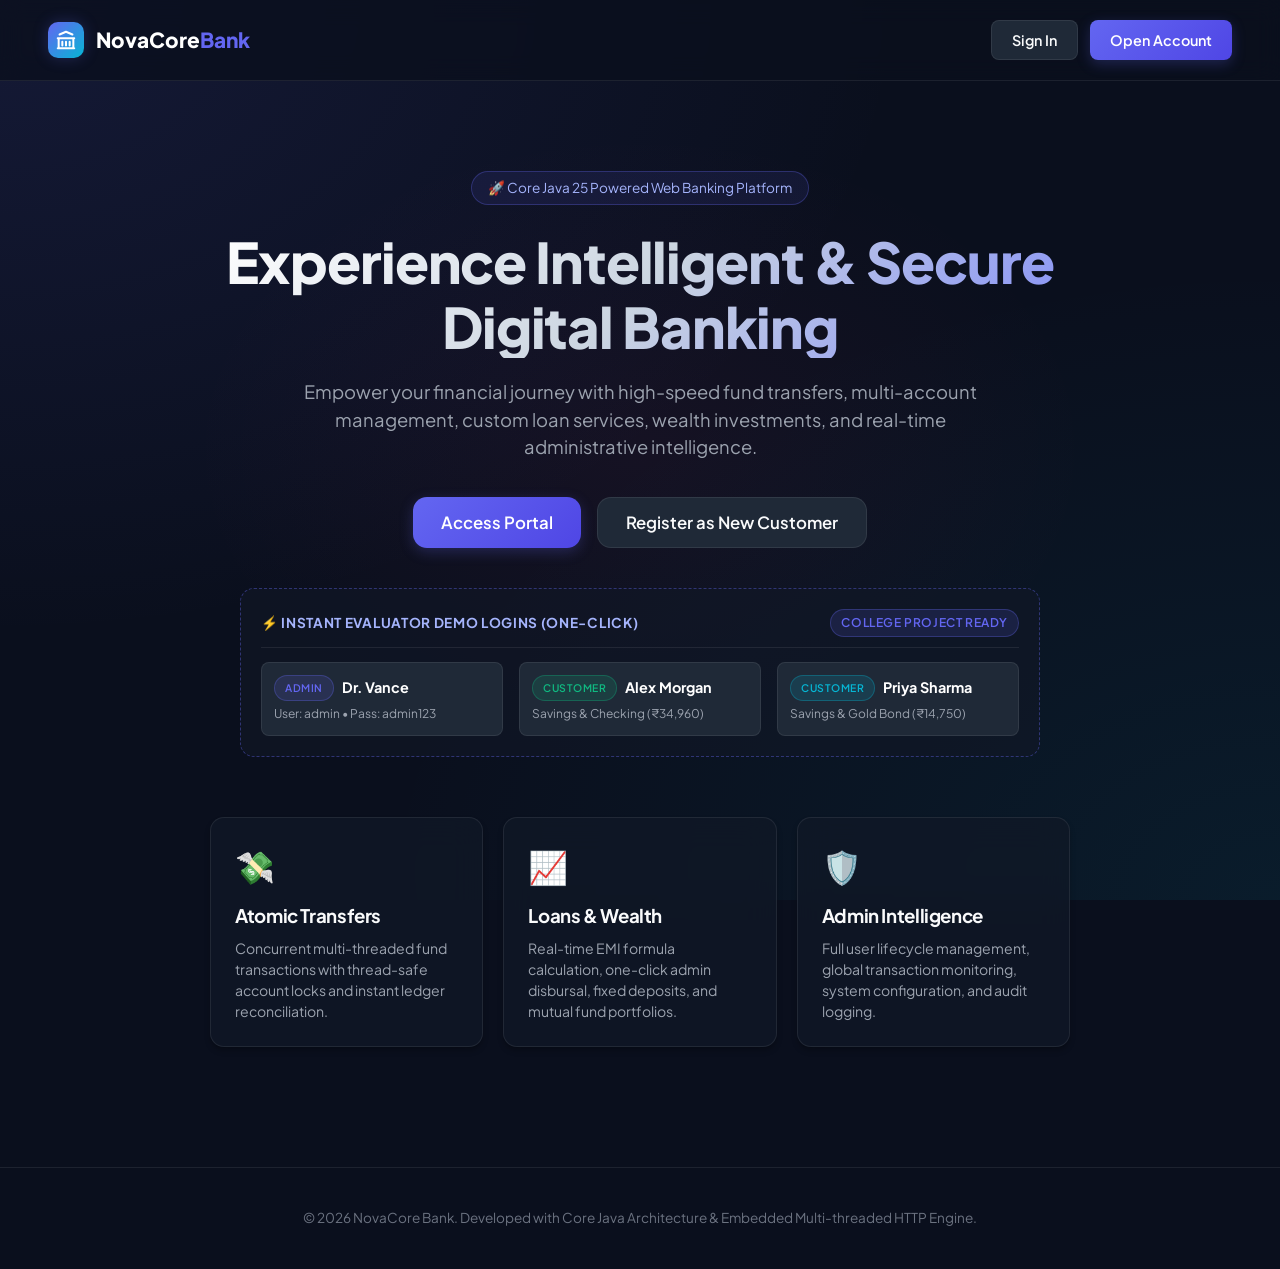
==== web/index.html @ eb16f5bf "Initial commit: NovaCore Online Banking System" ====
<!DOCTYPE html>
<html lang="en">
<head>
  <meta charset="UTF-8">
  <meta name="viewport" content="width=device-width, initial-scale=1.0">
  <title>NovaCore Bank | Next-Gen Online Banking System</title>
  <link rel="preconnect" href="https://fonts.googleapis.com">
  <link rel="preconnect" href="https://fonts.gstatic.com" crossorigin>
  <link href="https://fonts.googleapis.com/css2?family=Plus+Jakarta+Sans:wght@400;500;600;700;800&display=swap" rel="stylesheet">
  <link rel="stylesheet" href="css/style.css">
  <link rel="stylesheet" href="css/responsive.css">
</head>
<body>

  <!-- Navigation -->
  <nav class="landing-nav">
    <div class="logo-container">
      <div class="logo-icon">
        <svg width="22" height="22" viewBox="0 0 24 24" fill="none" stroke="#fff" stroke-width="2.2" stroke-linecap="round" stroke-linejoin="round">
          <path d="M3 21h18M3 10h18M5 6l7-3 7 3M4 10v11M20 10v11M8 14v4M12 14v4M16 14v4"/>
        </svg>
      </div>
      <span>NovaCore<span style="color: var(--primary);">Bank</span></span>
    </div>
    <div style="display: flex; gap: 12px;">
      <button class="btn btn-secondary" onclick="openModal('modal-login')">Sign In</button>
      <button class="btn btn-primary" onclick="openModal('modal-register')">Open Account</button>
    </div>
  </nav>

  <!-- Hero Section -->
  <section class="hero-section">
    <div class="hero-pill">
      <span>🚀 Core Java 25 Powered Web Banking Platform</span>
    </div>
    <h1 class="hero-title">Experience Intelligent & Secure Digital Banking</h1>
    <p class="hero-desc">
      Empower your financial journey with high-speed fund transfers, multi-account management, custom loan services, wealth investments, and real-time administrative intelligence.
    </p>

    <div class="hero-cta">
      <button class="btn btn-primary btn-lg" onclick="openModal('modal-login')">Access Portal</button>
      <button class="btn btn-secondary btn-lg" onclick="openModal('modal-register')">Register as New Customer</button>
    </div>

    <!-- Quick Demo Accounts One-Click Login -->
    <div class="demo-accounts-card">
      <div style="display: flex; align-items: center; justify-content: space-between; border-bottom: 1px solid var(--border-color); padding-bottom: 10px;">
        <span style="font-size: 0.85rem; font-weight: 700; color: #a5b4fc; text-transform: uppercase; letter-spacing: 0.05em;">
          ⚡ Instant Evaluator Demo Logins (One-Click)
        </span>
        <span class="badge badge-primary">College Project Ready</span>
      </div>
      <div class="demo-accounts-grid">
        <div class="demo-pill" onclick="quickLogin('admin', 'admin123')">
          <div style="display: flex; align-items: center; gap: 8px; margin-bottom: 4px;">
            <span class="badge badge-primary" style="font-size: 0.65rem;">ADMIN</span>
            <strong style="color: #fff; font-size: 0.9rem;">Dr. Vance</strong>
          </div>
          <div style="font-size: 0.75rem; color: var(--text-muted);">User: <code>admin</code> • Pass: <code>admin123</code></div>
        </div>

        <div class="demo-pill" onclick="quickLogin('alex.morgan', 'customer123')">
          <div style="display: flex; align-items: center; gap: 8px; margin-bottom: 4px;">
            <span class="badge badge-success" style="font-size: 0.65rem;">CUSTOMER</span>
            <strong style="color: #fff; font-size: 0.9rem;">Alex Morgan</strong>
          </div>
          <div style="font-size: 0.75rem; color: var(--text-muted);">Savings & Checking (₹34,960)</div>
        </div>

        <div class="demo-pill" onclick="quickLogin('priya.sharma', 'customer123')">
          <div style="display: flex; align-items: center; gap: 8px; margin-bottom: 4px;">
            <span class="badge badge-info" style="font-size: 0.65rem;">CUSTOMER</span>
            <strong style="color: #fff; font-size: 0.9rem;">Priya Sharma</strong>
          </div>
          <div style="font-size: 0.75rem; color: var(--text-muted);">Savings & Gold Bond (₹14,750)</div>
        </div>
      </div>
    </div>

    <!-- Features Showcase Grid -->
    <div style="display: grid; grid-template-columns: repeat(auto-fit, minmax(250px, 1fr)); gap: 20px; text-align: left; margin-top: 40px;">
      <div class="glass-card">
        <div style="font-size: 2rem; margin-bottom: 12px;">💸</div>
        <h3 style="margin-bottom: 8px;">Atomic Transfers</h3>
        <p style="color: var(--text-muted); font-size: 0.88rem;">Concurrent multi-threaded fund transactions with thread-safe account locks and instant ledger reconciliation.</p>
      </div>

      <div class="glass-card">
        <div style="font-size: 2rem; margin-bottom: 12px;">📈</div>
        <h3 style="margin-bottom: 8px;">Loans & Wealth</h3>
        <p style="color: var(--text-muted); font-size: 0.88rem;">Real-time EMI formula calculation, one-click admin disbursal, fixed deposits, and mutual fund portfolios.</p>
      </div>

      <div class="glass-card">
        <div style="font-size: 2rem; margin-bottom: 12px;">🛡️</div>
        <h3 style="margin-bottom: 8px;">Admin Intelligence</h3>
        <p style="color: var(--text-muted); font-size: 0.88rem;">Full user lifecycle management, global transaction monitoring, system configuration, and audit logging.</p>
      </div>
    </div>
  </section>

  <!-- Login Modal -->
  <div class="modal-backdrop" id="modal-login">
    <div class="modal-box">
      <div class="modal-header">
        <h3>Sign In to NovaCore Bank</h3>
        <button class="modal-close" onclick="closeModal('modal-login')">&times;</button>
      </div>
      <form id="login-form">
        <div class="form-group">
          <label class="form-label">Username</label>
          <input type="text" id="login-username" class="form-control" placeholder="Enter your username" required autocomplete="username">
        </div>
        <div class="form-group">
          <label class="form-label">Password</label>
          <input type="password" id="login-password" class="form-control" placeholder="Enter your password" required autocomplete="current-password">
        </div>
        <div style="display: flex; gap: 10px; margin-top: 24px;">
          <button type="submit" class="btn btn-primary" style="flex: 1;">Login</button>
          <button type="button" class="btn btn-secondary" onclick="closeModal('modal-login')">Cancel</button>
        </div>
      </form>
    </div>
  </div>

  <!-- Register Modal -->
  <div class="modal-backdrop" id="modal-register">
    <div class="modal-box" style="max-width: 580px;">
      <div class="modal-header">
        <h3>Open a New Customer Account</h3>
        <button class="modal-close" onclick="closeModal('modal-register')">&times;</button>
      </div>
      <form id="register-form">
        <div class="grid-2col">
          <div class="form-group">
            <label class="form-label">Username *</label>
            <input type="text" id="reg-username" class="form-control" placeholder="e.g. johndoe" required>
          </div>
          <div class="form-group">
            <label class="form-label">Password *</label>
            <input type="password" id="reg-password" class="form-control" placeholder="At least 6 characters" required>
          </div>
        </div>

        <div class="grid-2col">
          <div class="form-group">
            <label class="form-label">Full Name *</label>
            <input type="text" id="reg-fullname" class="form-control" placeholder="e.g. Johnathan Doe" required>
          </div>
          <div class="form-group">
            <label class="form-label">Email Address *</label>
            <input type="email" id="reg-email" class="form-control" placeholder="john@example.com" required>
          </div>
        </div>

        <div class="grid-2col">
          <div class="form-group">
            <label class="form-label">Phone Number</label>
            <input type="tel" id="reg-phone" class="form-control" placeholder="+91 98765 43210">
          </div>
          <div class="form-group">
            <label class="form-label">PAN Number</label>
            <input type="text" id="reg-pan" class="form-control" placeholder="e.g. ABCDE1234F">
          </div>
        </div>

        <div class="form-group">
          <label class="form-label">Residential Address</label>
          <input type="text" id="reg-address" class="form-control" placeholder="Flat/House No, Street, City, State, PIN">
        </div>

        <div class="grid-2col">
          <div class="form-group">
            <label class="form-label">Initial Account Type</label>
            <select id="reg-acctype" class="form-control">
              <option value="SAVINGS">Savings Account (4.5% Interest)</option>
              <option value="CHECKING">Checking Account (Overdraft Allowed)</option>
            </select>
          </div>
          <div class="form-group">
            <label class="form-label">Initial Deposit (₹)</label>
            <input type="number" id="reg-deposit" class="form-control" value="5000" min="500" step="500">
          </div>
        </div>

        <div style="display: flex; gap: 10px; margin-top: 24px;">
          <button type="submit" class="btn btn-primary" style="flex: 1;">Create Account</button>
          <button type="button" class="btn btn-secondary" onclick="closeModal('modal-register')">Cancel</button>
        </div>
      </form>
    </div>
  </div>

  <footer style="text-align: center; padding: 40px 20px; color: var(--text-dim); font-size: 0.85rem; border-top: 1px solid var(--border-color); margin-top: 60px;">
    &copy; 2026 NovaCore Bank. Developed with Core Java Architecture & Embedded Multi-threaded HTTP Engine.
  </footer>

  <script src="js/toast.js"></script>
  <script src="js/auth.js"></script>
  <script>
    // Handle Login Form
    document.getElementById('login-form').addEventListener('submit', async (e) => {
      e.preventDefault();
      const u = document.getElementById('login-username').value;
      const p = document.getElementById('login-password').value;

      try {
        const user = await Auth.login(u, p);
        Toast.success(`Welcome, ${user.fullName}!`);
        setTimeout(() => {
          if (user.role === 'ADMIN') {
            window.location.href = '/admin-dashboard.html';
          } else {
            window.location.href = '/customer-dashboard.html';
          }
        }, 500);
      } catch (err) {
        Toast.error(err.message);
      }
    });

    // Handle Register Form
    document.getElementById('register-form').addEventListener('submit', async (e) => {
      e.preventDefault();
      const payload = {
        username: document.getElementById('reg-username').value,
        password: document.getElementById('reg-password').value,
        fullName: document.getElementById('reg-fullname').value,
        email: document.getElementById('reg-email').value,
        phone: document.getElementById('reg-phone').value,
        address: document.getElementById('reg-address').value,
        panOrTaxId: document.getElementById('reg-pan').value,
        accountType: document.getElementById('reg-acctype').value,
        initialDeposit: parseFloat(document.getElementById('reg-deposit').value)
      };

      try {
        const user = await Auth.register(payload);
        Toast.success('Account created successfully!');
        setTimeout(() => {
          window.location.href = '/customer-dashboard.html';
        }, 600);
      } catch (err) {
        Toast.error(err.message);
      }
    });
  </script>
</body>
</html>
---- web/css/style.css ----
:root {
  --bg-primary: #0a0f1d;
  --bg-secondary: #111827;
  --bg-card: rgba(17, 24, 39, 0.75);
  --bg-card-hover: rgba(31, 41, 55, 0.85);
  --bg-input: #1f2937;
  --border-color: rgba(255, 255, 255, 0.08);
  --border-hover: rgba(99, 102, 241, 0.4);
  
  --primary: #6366f1;
  --primary-hover: #4f46e5;
  --primary-glow: rgba(99, 102, 241, 0.25);
  
  --secondary: #06b6d4;
  --accent: #ec4899;
  --success: #10b981;
  --success-glow: rgba(16, 185, 129, 0.2);
  --warning: #f59e0b;
  --danger: #ef4444;
  --danger-glow: rgba(239, 68, 68, 0.2);
  
  --text-main: #f9fafb;
  --text-muted: #9ca3af;
  --text-dim: #6b7280;
  
  --sidebar-width: 260px;
  --topbar-height: 70px;
  --radius-sm: 8px;
  --radius-md: 14px;
  --radius-lg: 20px;
  --shadow-sm: 0 4px 6px -1px rgba(0, 0, 0, 0.3);
  --shadow-md: 0 10px 25px -5px rgba(0, 0, 0, 0.4);
  --shadow-glow: 0 0 25px rgba(99, 102, 241, 0.2);
  --transition: all 0.25s cubic-bezier(0.4, 0, 0.2, 1);
}

* {
  margin: 0;
  padding: 0;
  box-sizing: border-box;
  font-family: 'Plus Jakarta Sans', -apple-system, BlinkMacSystemFont, 'Segoe UI', Roboto, Helvetica, Arial, sans-serif;
}

body {
  background-color: var(--bg-primary);
  color: var(--text-main);
  min-height: 100vh;
  line-height: 1.5;
  overflow-x: hidden;
  background-image: 
    radial-gradient(at 0% 0%, rgba(99, 102, 241, 0.12) 0px, transparent 50%),
    radial-gradient(at 100% 100%, rgba(6, 182, 212, 0.08) 0px, transparent 50%),
    radial-gradient(at 50% 50%, rgba(236, 72, 153, 0.05) 0px, transparent 50%);
  background-attachment: fixed;
}

a {
  color: var(--primary);
  text-decoration: none;
  transition: var(--transition);
}
a:hover {
  color: #818cf8;
}

/* Typography & Badges */
h1, h2, h3, h4, h5, h6 {
  color: var(--text-main);
  font-weight: 700;
  letter-spacing: -0.02em;
}

.badge {
  display: inline-flex;
  align-items: center;
  gap: 6px;
  padding: 4px 10px;
  border-radius: 20px;
  font-size: 0.75rem;
  font-weight: 600;
  text-transform: uppercase;
  letter-spacing: 0.05em;
}

.badge-success { background: rgba(16, 185, 129, 0.15); color: var(--success); border: 1px solid rgba(16, 185, 129, 0.3); }
.badge-warning { background: rgba(245, 158, 11, 0.15); color: var(--warning); border: 1px solid rgba(245, 158, 11, 0.3); }
.badge-danger { background: rgba(239, 68, 68, 0.15); color: var(--danger); border: 1px solid rgba(239, 68, 68, 0.3); }
.badge-primary { background: rgba(99, 102, 241, 0.15); color: var(--primary); border: 1px solid rgba(99, 102, 241, 0.3); }
.badge-info { background: rgba(6, 182, 212, 0.15); color: var(--secondary); border: 1px solid rgba(6, 182, 212, 0.3); }

/* Buttons */
.btn {
  display: inline-flex;
  align-items: center;
  justify-content: center;
  gap: 8px;
  padding: 10px 20px;
  font-size: 0.9rem;
  font-weight: 600;
  border-radius: var(--radius-sm);
  border: none;
  cursor: pointer;
  transition: var(--transition);
  outline: none;
}

.btn-primary {
  background: linear-gradient(135deg, var(--primary) 0%, #4f46e5 100%);
  color: #fff;
  box-shadow: 0 4px 14px var(--primary-glow);
}
.btn-primary:hover {
  transform: translateY(-2px);
  box-shadow: 0 6px 20px var(--primary-glow);
}

.btn-secondary {
  background: var(--bg-input);
  color: var(--text-main);
  border: 1px solid var(--border-color);
}
.btn-secondary:hover {
  background: rgba(255, 255, 255, 0.1);
  border-color: var(--border-hover);
}

.btn-success {
  background: linear-gradient(135deg, var(--success) 0%, #059669 100%);
  color: #fff;
  box-shadow: 0 4px 14px var(--success-glow);
}
.btn-success:hover {
  transform: translateY(-2px);
}

.btn-danger {
  background: linear-gradient(135deg, var(--danger) 0%, #dc2626 100%);
  color: #fff;
  box-shadow: 0 4px 14px var(--danger-glow);
}

.btn-sm {
  padding: 6px 12px;
  font-size: 0.8rem;
}

.btn-lg {
  padding: 14px 28px;
  font-size: 1.05rem;
  border-radius: var(--radius-md);
}

/* Glass Card */
.glass-card {
  background: var(--bg-card);
  backdrop-filter: blur(16px);
  -webkit-backdrop-filter: blur(16px);
  border: 1px solid var(--border-color);
  border-radius: var(--radius-md);
  padding: 24px;
  box-shadow: var(--shadow-sm);
  transition: var(--transition);
}
.glass-card:hover {
  border-color: rgba(255, 255, 255, 0.14);
}

/* Form inputs */
.form-group {
  margin-bottom: 18px;
}
.form-label {
  display: block;
  font-size: 0.85rem;
  font-weight: 500;
  color: var(--text-muted);
  margin-bottom: 6px;
}
.form-control {
  width: 100%;
  padding: 11px 14px;
  font-size: 0.95rem;
  color: var(--text-main);
  background: var(--bg-input);
  border: 1px solid var(--border-color);
  border-radius: var(--radius-sm);
  outline: none;
  transition: var(--transition);
}
.form-control:focus {
  border-color: var(--primary);
  box-shadow: 0 0 0 3px var(--primary-glow);
}
.form-control::placeholder {
  color: var(--text-dim);
}
select.form-control {
  cursor: pointer;
}

/* Modals */
.modal-backdrop {
  position: fixed;
  inset: 0;
  background: rgba(0, 0, 0, 0.75);
  backdrop-filter: blur(8px);
  display: flex;
  align-items: center;
  justify-content: center;
  z-index: 1000;
  opacity: 0;
  visibility: hidden;
  transition: var(--transition);
}
.modal-backdrop.active {
  opacity: 1;
  visibility: visible;
}
.modal-box {
  background: #151d30;
  border: 1px solid rgba(255, 255, 255, 0.12);
  border-radius: var(--radius-lg);
  width: 90%;
  max-width: 520px;
  max-height: 90vh;
  overflow-y: auto;
  padding: 30px;
  box-shadow: 0 25px 50px -12px rgba(0, 0, 0, 0.8), var(--shadow-glow);
  transform: scale(0.95);
  transition: var(--transition);
}
.modal-backdrop.active .modal-box {
  transform: scale(1);
}
.modal-header {
  display: flex;
  align-items: center;
  justify-content: space-between;
  margin-bottom: 20px;
}
.modal-close {
  background: none;
  border: none;
  color: var(--text-muted);
  font-size: 1.5rem;
  cursor: pointer;
  line-height: 1;
}
.modal-close:hover {
  color: #fff;
}

/* Toast Notification */
#toast-container {
  position: fixed;
  top: 24px;
  right: 24px;
  z-index: 9999;
  display: flex;
  flex-direction: column;
  gap: 12px;
}
.toast {
  min-width: 300px;
  max-width: 420px;
  padding: 14px 18px;
  border-radius: var(--radius-sm);
  background: #1e293b;
  color: #fff;
  font-size: 0.9rem;
  box-shadow: 0 10px 25px rgba(0, 0, 0, 0.5);
  border-left: 4px solid var(--primary);
  display: flex;
  align-items: center;
  justify-content: space-between;
  gap: 12px;
  animation: slideInRight 0.3s ease-out forwards;
}
.toast.toast-success { border-left-color: var(--success); }
.toast.toast-error { border-left-color: var(--danger); }
.toast.toast-warning { border-left-color: var(--warning); }

@keyframes slideInRight {
  from { transform: translateX(100%); opacity: 0; }
  to { transform: translateX(0); opacity: 1; }
}

/* Landing Page Styles */
.landing-nav {
  display: flex;
  align-items: center;
  justify-content: space-between;
  padding: 20px 48px;
  background: rgba(10, 15, 29, 0.8);
  backdrop-filter: blur(12px);
  border-bottom: 1px solid var(--border-color);
  position: sticky;
  top: 0;
  z-index: 50;
}
.logo-container {
  display: flex;
  align-items: center;
  gap: 12px;
  font-size: 1.3rem;
  font-weight: 800;
  color: #fff;
}
.logo-icon {
  width: 36px;
  height: 36px;
  background: linear-gradient(135deg, var(--primary) 0%, var(--secondary) 100%);
  border-radius: 10px;
  display: flex;
  align-items: center;
  justify-content: center;
  box-shadow: 0 0 15px var(--primary-glow);
}
.hero-section {
  text-align: center;
  padding: 90px 20px 60px;
  max-width: 900px;
  margin: 0 auto;
}
.hero-pill {
  display: inline-flex;
  align-items: center;
  gap: 8px;
  background: rgba(99, 102, 241, 0.1);
  border: 1px solid rgba(99, 102, 241, 0.3);
  padding: 6px 16px;
  border-radius: 30px;
  font-size: 0.85rem;
  color: #a5b4fc;
  margin-bottom: 24px;
}
.hero-title {
  font-size: 3.5rem;
  font-weight: 800;
  line-height: 1.15;
  margin-bottom: 20px;
  background: linear-gradient(135deg, #ffffff 0%, #cbd5e1 50%, #818cf8 100%);
  -webkit-background-clip: text;
  -webkit-text-fill-color: transparent;
}
.hero-desc {
  font-size: 1.15rem;
  color: var(--text-muted);
  max-width: 680px;
  margin: 0 auto 36px;
}
.hero-cta {
  display: flex;
  gap: 16px;
  justify-content: center;
  margin-bottom: 40px;
}
.demo-accounts-card {
  max-width: 800px;
  margin: 0 auto 60px;
  background: rgba(17, 24, 39, 0.6);
  border: 1px dashed rgba(99, 102, 241, 0.4);
  border-radius: var(--radius-md);
  padding: 20px;
}
.demo-accounts-grid {
  display: grid;
  grid-template-columns: repeat(auto-fit, minmax(220px, 1fr));
  gap: 16px;
  margin-top: 14px;
}
.demo-pill {
  background: var(--bg-input);
  border: 1px solid var(--border-color);
  padding: 12px;
  border-radius: var(--radius-sm);
  text-align: left;
  cursor: pointer;
  transition: var(--transition);
}
.demo-pill:hover {
  border-color: var(--primary);
  transform: translateY(-2px);
}
---- web/css/responsive.css ----
@media (max-width: 1024px) {
  .sidebar {
    transform: translateX(-100%);
  }
  .sidebar.mobile-open {
    transform: translateX(0);
  }
  .main-wrapper {
    margin-left: 0;
  }
  .content-area {
    padding: 20px 16px;
  }
  .topbar {
    padding: 0 16px;
  }
}

@media (max-width: 768px) {
  .hero-title {
    font-size: 2.3rem;
  }
  .landing-nav {
    padding: 16px 20px;
  }
  .stat-grid {
    grid-template-columns: 1fr;
  }
  .grid-2col {
    grid-template-columns: 1fr !important;
  }
  .grid-3col {
    grid-template-columns: 1fr !important;
  }
}

.grid-2col {
  display: grid;
  grid-template-columns: 1fr 1fr;
  gap: 24px;
}

.grid-3col {
  display: grid;
  grid-template-columns: 2fr 1fr;
  gap: 24px;
}
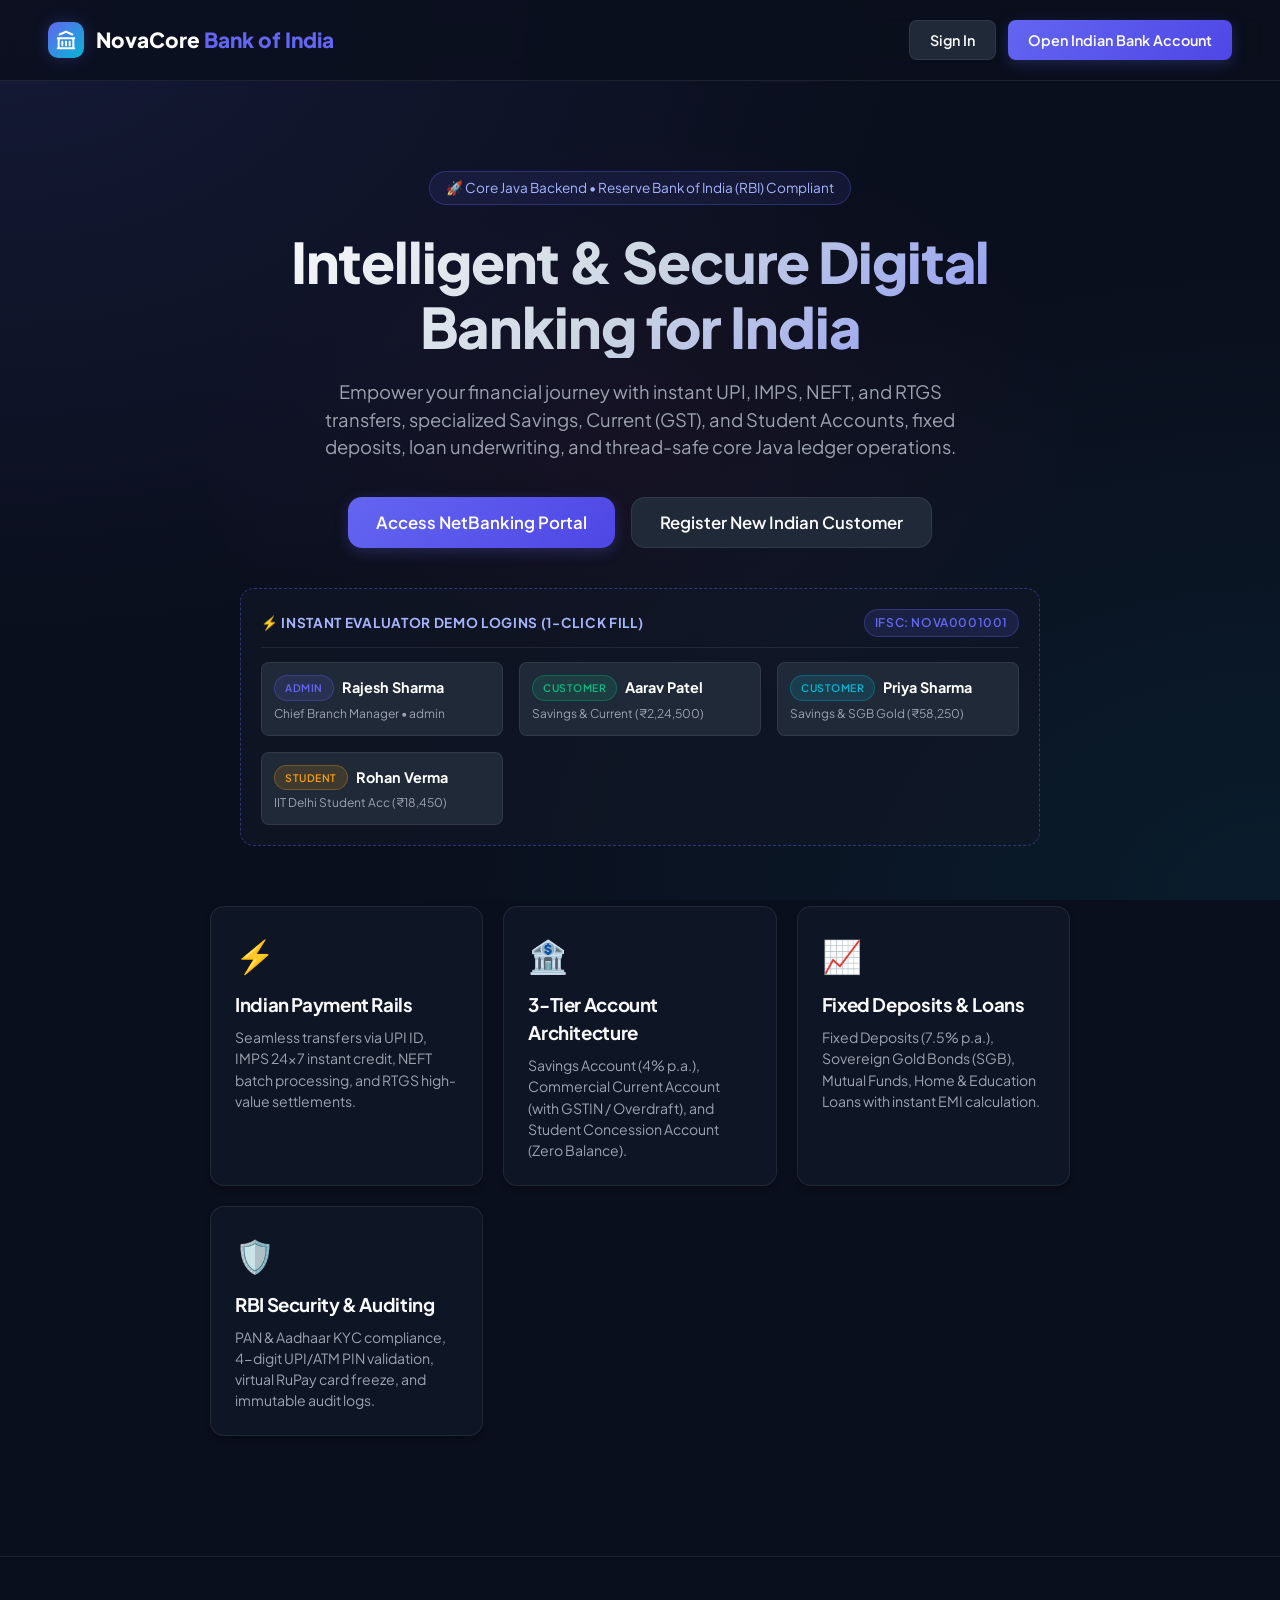
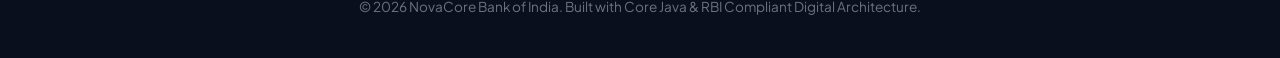
==== commit 811860ff: "Enhance Indian Banking System with full OOP architecture, Swing GUI, Web Portal, and updated documen" ====
--- a/web/index.html
+++ b/web/index.html
@@ -3,7 +3,7 @@
 <head>
   <meta charset="UTF-8">
   <meta name="viewport" content="width=device-width, initial-scale=1.0">
-  <title>NovaCore Bank | Next-Gen Online Banking System</title>
+  <title>NovaCore Bank of India | Digital Banking Portal</title>
   <link rel="preconnect" href="https://fonts.googleapis.com">
   <link rel="preconnect" href="https://fonts.gstatic.com" crossorigin>
   <link href="https://fonts.googleapis.com/css2?family=Plus+Jakarta+Sans:wght@400;500;600;700;800&display=swap" rel="stylesheet">
@@ -20,52 +20,52 @@
           <path d="M3 21h18M3 10h18M5 6l7-3 7 3M4 10v11M20 10v11M8 14v4M12 14v4M16 14v4"/>
         </svg>
       </div>
-      <span>NovaCore<span style="color: var(--primary);">Bank</span></span>
+      <span>NovaCore<span style="color: var(--primary);"> Bank of India</span></span>
     </div>
     <div style="display: flex; gap: 12px;">
       <button class="btn btn-secondary" onclick="openModal('modal-login')">Sign In</button>
-      <button class="btn btn-primary" onclick="openModal('modal-register')">Open Account</button>
+      <button class="btn btn-primary" onclick="openModal('modal-register')">Open Indian Bank Account</button>
     </div>
   </nav>
 
   <!-- Hero Section -->
   <section class="hero-section">
     <div class="hero-pill">
-      <span>🚀 Core Java 25 Powered Web Banking Platform</span>
-    </div>
-    <h1 class="hero-title">Experience Intelligent & Secure Digital Banking</h1>
+      <span>🚀 Core Java Backend • Reserve Bank of India (RBI) Compliant</span>
+    </div>
+    <h1 class="hero-title">Intelligent & Secure Digital Banking for India</h1>
     <p class="hero-desc">
-      Empower your financial journey with high-speed fund transfers, multi-account management, custom loan services, wealth investments, and real-time administrative intelligence.
+      Empower your financial journey with instant UPI, IMPS, NEFT, and RTGS transfers, specialized Savings, Current (GST), and Student Accounts, fixed deposits, loan underwriting, and thread-safe core Java ledger operations.
     </p>
 
     <div class="hero-cta">
-      <button class="btn btn-primary btn-lg" onclick="openModal('modal-login')">Access Portal</button>
-      <button class="btn btn-secondary btn-lg" onclick="openModal('modal-register')">Register as New Customer</button>
+      <button class="btn btn-primary btn-lg" onclick="openModal('modal-login')">Access NetBanking Portal</button>
+      <button class="btn btn-secondary btn-lg" onclick="openModal('modal-register')">Register New Indian Customer</button>
     </div>
 
     <!-- Quick Demo Accounts One-Click Login -->
     <div class="demo-accounts-card">
       <div style="display: flex; align-items: center; justify-content: space-between; border-bottom: 1px solid var(--border-color); padding-bottom: 10px;">
         <span style="font-size: 0.85rem; font-weight: 700; color: #a5b4fc; text-transform: uppercase; letter-spacing: 0.05em;">
-          ⚡ Instant Evaluator Demo Logins (One-Click)
+          ⚡ Instant Evaluator Demo Logins (1-Click Fill)
         </span>
-        <span class="badge badge-primary">College Project Ready</span>
+        <span class="badge badge-primary">IFSC: NOVA0001001</span>
       </div>
       <div class="demo-accounts-grid">
         <div class="demo-pill" onclick="quickLogin('admin', 'admin123')">
           <div style="display: flex; align-items: center; gap: 8px; margin-bottom: 4px;">
             <span class="badge badge-primary" style="font-size: 0.65rem;">ADMIN</span>
-            <strong style="color: #fff; font-size: 0.9rem;">Dr. Vance</strong>
-          </div>
-          <div style="font-size: 0.75rem; color: var(--text-muted);">User: <code>admin</code> • Pass: <code>admin123</code></div>
-        </div>
-
-        <div class="demo-pill" onclick="quickLogin('alex.morgan', 'customer123')">
+            <strong style="color: #fff; font-size: 0.9rem;">Rajesh Sharma</strong>
+          </div>
+          <div style="font-size: 0.75rem; color: var(--text-muted);">Chief Branch Manager • <code>admin</code></div>
+        </div>
+
+        <div class="demo-pill" onclick="quickLogin('aarav.patel', 'customer123')">
           <div style="display: flex; align-items: center; gap: 8px; margin-bottom: 4px;">
             <span class="badge badge-success" style="font-size: 0.65rem;">CUSTOMER</span>
-            <strong style="color: #fff; font-size: 0.9rem;">Alex Morgan</strong>
-          </div>
-          <div style="font-size: 0.75rem; color: var(--text-muted);">Savings & Checking (₹34,960)</div>
+            <strong style="color: #fff; font-size: 0.9rem;">Aarav Patel</strong>
+          </div>
+          <div style="font-size: 0.75rem; color: var(--text-muted);">Savings & Current (₹2,24,500)</div>
         </div>
 
         <div class="demo-pill" onclick="quickLogin('priya.sharma', 'customer123')">
@@ -73,7 +73,15 @@
             <span class="badge badge-info" style="font-size: 0.65rem;">CUSTOMER</span>
             <strong style="color: #fff; font-size: 0.9rem;">Priya Sharma</strong>
           </div>
-          <div style="font-size: 0.75rem; color: var(--text-muted);">Savings & Gold Bond (₹14,750)</div>
+          <div style="font-size: 0.75rem; color: var(--text-muted);">Savings & SGB Gold (₹58,250)</div>
+        </div>
+
+        <div class="demo-pill" onclick="quickLogin('rohan.verma', 'customer123')">
+          <div style="display: flex; align-items: center; gap: 8px; margin-bottom: 4px;">
+            <span class="badge badge-warning" style="font-size: 0.65rem;">STUDENT</span>
+            <strong style="color: #fff; font-size: 0.9rem;">Rohan Verma</strong>
+          </div>
+          <div style="font-size: 0.75rem; color: var(--text-muted);">IIT Delhi Student Acc (₹18,450)</div>
         </div>
       </div>
     </div>
@@ -81,124 +89,172 @@
     <!-- Features Showcase Grid -->
     <div style="display: grid; grid-template-columns: repeat(auto-fit, minmax(250px, 1fr)); gap: 20px; text-align: left; margin-top: 40px;">
       <div class="glass-card">
-        <div style="font-size: 2rem; margin-bottom: 12px;">💸</div>
-        <h3 style="margin-bottom: 8px;">Atomic Transfers</h3>
-        <p style="color: var(--text-muted); font-size: 0.88rem;">Concurrent multi-threaded fund transactions with thread-safe account locks and instant ledger reconciliation.</p>
+        <div style="font-size: 2rem; margin-bottom: 12px;">⚡</div>
+        <h3 style="margin-bottom: 8px;">Indian Payment Rails</h3>
+        <p style="color: var(--text-muted); font-size: 0.88rem;">Seamless transfers via UPI ID, IMPS 24x7 instant credit, NEFT batch processing, and RTGS high-value settlements.</p>
+      </div>
+
+      <div class="glass-card">
+        <div style="font-size: 2rem; margin-bottom: 12px;">🏦</div>
+        <h3 style="margin-bottom: 8px;">3-Tier Account Architecture</h3>
+        <p style="color: var(--text-muted); font-size: 0.88rem;">Savings Account (4% p.a.), Commercial Current Account (with GSTIN / Overdraft), and Student Concession Account (Zero Balance).</p>
       </div>
 
       <div class="glass-card">
         <div style="font-size: 2rem; margin-bottom: 12px;">📈</div>
-        <h3 style="margin-bottom: 8px;">Loans & Wealth</h3>
-        <p style="color: var(--text-muted); font-size: 0.88rem;">Real-time EMI formula calculation, one-click admin disbursal, fixed deposits, and mutual fund portfolios.</p>
+        <h3 style="margin-bottom: 8px;">Fixed Deposits & Loans</h3>
+        <p style="color: var(--text-muted); font-size: 0.88rem;">Fixed Deposits (7.5% p.a.), Sovereign Gold Bonds (SGB), Mutual Funds, Home & Education Loans with instant EMI calculation.</p>
       </div>
 
       <div class="glass-card">
         <div style="font-size: 2rem; margin-bottom: 12px;">🛡️</div>
-        <h3 style="margin-bottom: 8px;">Admin Intelligence</h3>
-        <p style="color: var(--text-muted); font-size: 0.88rem;">Full user lifecycle management, global transaction monitoring, system configuration, and audit logging.</p>
+        <h3 style="margin-bottom: 8px;">RBI Security & Auditing</h3>
+        <p style="color: var(--text-muted); font-size: 0.88rem;">PAN & Aadhaar KYC compliance, 4-digit UPI/ATM PIN validation, virtual RuPay card freeze, and immutable audit logs.</p>
       </div>
     </div>
   </section>
 
   <!-- Login Modal -->
-  <div class="modal-backdrop" id="modal-login">
-    <div class="modal-box">
+  <div id="modal-login" class="modal-backdrop" onclick="if(event.target===this) closeModal('modal-login')">
+    <div class="modal-box glass-card" style="max-width: 420px;">
       <div class="modal-header">
-        <h3>Sign In to NovaCore Bank</h3>
-        <button class="modal-close" onclick="closeModal('modal-login')">&times;</button>
+        <h2 style="font-size: 1.4rem;">Sign In to NetBanking</h2>
+        <button type="button" class="modal-close" onclick="closeModal('modal-login')">&times;</button>
       </div>
       <form id="login-form">
         <div class="form-group">
-          <label class="form-label">Username</label>
-          <input type="text" id="login-username" class="form-control" placeholder="Enter your username" required autocomplete="username">
+          <label class="form-label">Username / Client ID</label>
+          <input type="text" id="login-username" class="form-control" placeholder="e.g. aarav.patel or admin" required>
         </div>
         <div class="form-group">
-          <label class="form-label">Password</label>
-          <input type="password" id="login-password" class="form-control" placeholder="Enter your password" required autocomplete="current-password">
-        </div>
+          <label class="form-label">Password / Security Key</label>
+          <input type="password" id="login-password" class="form-control" placeholder="Enter your password" required>
+        </div>
+        <button type="submit" class="btn btn-primary" style="width: 100%; margin-top: 15px;">Login Securely</button>
+      </form>
+    </div>
+  </div>
+
+  <!-- Register Modal -->
+  <div id="modal-register" class="modal-backdrop" onclick="if(event.target===this) closeModal('modal-register')">
+    <div class="modal-box glass-card" style="max-width: 600px;">
+      <div class="modal-header">
+        <h2 style="font-size: 1.4rem;">Open Indian Bank Account (KYC Onboarding)</h2>
+        <button type="button" class="modal-close" onclick="closeModal('modal-register')">&times;</button>
+      </div>
+      <form id="register-form">
+        <div class="grid-2col">
+          <div class="form-group">
+            <label class="form-label">Username *</label>
+            <input type="text" id="reg-username" class="form-control" placeholder="e.g. rohit.sharma" required>
+          </div>
+          <div class="form-group">
+            <label class="form-label">Password *</label>
+            <input type="password" id="reg-password" class="form-control" placeholder="Min 6 characters" required>
+          </div>
+        </div>
+
+        <div class="grid-2col">
+          <div class="form-group">
+            <label class="form-label">Full Name (as per PAN/Aadhaar) *</label>
+            <input type="text" id="reg-fullname" class="form-control" placeholder="e.g. Rohit Sharma" required>
+          </div>
+          <div class="form-group">
+            <label class="form-label">Email Address *</label>
+            <input type="email" id="reg-email" class="form-control" placeholder="rohit@example.com" required>
+          </div>
+        </div>
+
+        <div class="grid-2col">
+          <div class="form-group">
+            <label class="form-label">Mobile Number (+91) *</label>
+            <input type="tel" id="reg-phone" class="form-control" placeholder="+91 98765 43210" required>
+          </div>
+          <div class="form-group">
+            <label class="form-label">PAN Number *</label>
+            <input type="text" id="reg-pan" class="form-control" placeholder="e.g. ABCDE1234F" required>
+          </div>
+        </div>
+
+        <div class="grid-2col">
+          <div class="form-group">
+            <label class="form-label">Aadhaar Number (12 digits) *</label>
+            <input type="text" id="reg-aadhaar" class="form-control" placeholder="XXXX-XXXX-9876" value="XXXX-XXXX-9876" required>
+          </div>
+          <div class="form-group">
+            <label class="form-label">City / State</label>
+            <input type="text" id="reg-address" class="form-control" placeholder="Mumbai, Maharashtra">
+          </div>
+        </div>
+
+        <div class="grid-2col">
+          <div class="form-group">
+            <label class="form-label">Account Scheme</label>
+            <select id="reg-acctype" class="form-control" onchange="toggleAccountFields(this.value)">
+              <option value="SAVINGS">Savings Account (4.0% p.a. • Min ₹1,000)</option>
+              <option value="CURRENT">Current Account (Business/GSTIN • Min ₹5,000)</option>
+              <option value="STUDENT">Student Account (University ID • Zero Balance)</option>
+            </select>
+          </div>
+          <div class="form-group">
+            <label class="form-label">Initial Deposit (₹)</label>
+            <input type="number" id="reg-deposit" class="form-control" value="2000" min="100" step="500">
+          </div>
+        </div>
+
+        <div id="dynamic-extra-fields" style="display: none;" class="grid-2col">
+          <div class="form-group">
+            <label id="lbl-extra1" class="form-label">GSTIN / Institution</label>
+            <input type="text" id="reg-extra1" class="form-control" placeholder="27AAAPA1234B1Z5">
+          </div>
+          <div class="form-group">
+            <label id="lbl-extra2" class="form-label">Business Name / Student ID</label>
+            <input type="text" id="reg-extra2" class="form-control" placeholder="Enterprise / Student ID">
+          </div>
+        </div>
+
         <div style="display: flex; gap: 10px; margin-top: 24px;">
-          <button type="submit" class="btn btn-primary" style="flex: 1;">Login</button>
-          <button type="button" class="btn btn-secondary" onclick="closeModal('modal-login')">Cancel</button>
+          <button type="submit" class="btn btn-primary" style="flex: 1;">Complete KYC & Open Account</button>
+          <button type="button" class="btn btn-secondary" onclick="closeModal('modal-register')">Cancel</button>
         </div>
       </form>
     </div>
   </div>
 
-  <!-- Register Modal -->
-  <div class="modal-backdrop" id="modal-register">
-    <div class="modal-box" style="max-width: 580px;">
-      <div class="modal-header">
-        <h3>Open a New Customer Account</h3>
-        <button class="modal-close" onclick="closeModal('modal-register')">&times;</button>
-      </div>
-      <form id="register-form">
-        <div class="grid-2col">
-          <div class="form-group">
-            <label class="form-label">Username *</label>
-            <input type="text" id="reg-username" class="form-control" placeholder="e.g. johndoe" required>
-          </div>
-          <div class="form-group">
-            <label class="form-label">Password *</label>
-            <input type="password" id="reg-password" class="form-control" placeholder="At least 6 characters" required>
-          </div>
-        </div>
-
-        <div class="grid-2col">
-          <div class="form-group">
-            <label class="form-label">Full Name *</label>
-            <input type="text" id="reg-fullname" class="form-control" placeholder="e.g. Johnathan Doe" required>
-          </div>
-          <div class="form-group">
-            <label class="form-label">Email Address *</label>
-            <input type="email" id="reg-email" class="form-control" placeholder="john@example.com" required>
-          </div>
-        </div>
-
-        <div class="grid-2col">
-          <div class="form-group">
-            <label class="form-label">Phone Number</label>
-            <input type="tel" id="reg-phone" class="form-control" placeholder="+91 98765 43210">
-          </div>
-          <div class="form-group">
-            <label class="form-label">PAN Number</label>
-            <input type="text" id="reg-pan" class="form-control" placeholder="e.g. ABCDE1234F">
-          </div>
-        </div>
-
-        <div class="form-group">
-          <label class="form-label">Residential Address</label>
-          <input type="text" id="reg-address" class="form-control" placeholder="Flat/House No, Street, City, State, PIN">
-        </div>
-
-        <div class="grid-2col">
-          <div class="form-group">
-            <label class="form-label">Initial Account Type</label>
-            <select id="reg-acctype" class="form-control">
-              <option value="SAVINGS">Savings Account (4.5% Interest)</option>
-              <option value="CHECKING">Checking Account (Overdraft Allowed)</option>
-            </select>
-          </div>
-          <div class="form-group">
-            <label class="form-label">Initial Deposit (₹)</label>
-            <input type="number" id="reg-deposit" class="form-control" value="5000" min="500" step="500">
-          </div>
-        </div>
-
-        <div style="display: flex; gap: 10px; margin-top: 24px;">
-          <button type="submit" class="btn btn-primary" style="flex: 1;">Create Account</button>
-          <button type="button" class="btn btn-secondary" onclick="closeModal('modal-register')">Cancel</button>
-        </div>
-      </form>
-    </div>
-  </div>
-
   <footer style="text-align: center; padding: 40px 20px; color: var(--text-dim); font-size: 0.85rem; border-top: 1px solid var(--border-color); margin-top: 60px;">
-    &copy; 2026 NovaCore Bank. Developed with Core Java Architecture & Embedded Multi-threaded HTTP Engine.
+    &copy; 2026 NovaCore Bank of India. Built with Core Java & RBI Compliant Digital Architecture.
   </footer>
 
   <script src="js/toast.js"></script>
   <script src="js/auth.js"></script>
   <script>
+    function toggleAccountFields(val) {
+      const container = document.getElementById('dynamic-extra-fields');
+      const lbl1 = document.getElementById('lbl-extra1');
+      const lbl2 = document.getElementById('lbl-extra2');
+      const in1 = document.getElementById('reg-extra1');
+      const in2 = document.getElementById('reg-extra2');
+
+      if (val === 'CURRENT') {
+        container.style.display = 'grid';
+        lbl1.innerText = 'GSTIN / Trade License:';
+        in1.placeholder = '27AAAPA1234B1Z5';
+        lbl2.innerText = 'Registered Entity / Business:';
+        in2.placeholder = 'Alpha Enterprises LLP';
+        document.getElementById('reg-deposit').value = '5000';
+      } else if (val === 'STUDENT') {
+        container.style.display = 'grid';
+        lbl1.innerText = 'Institution / University:';
+        in1.placeholder = 'IIT Bombay / Delhi University';
+        lbl2.innerText = 'Student Roll / ID Number:';
+        in2.placeholder = 'STU-2026-CS99';
+        document.getElementById('reg-deposit').value = '500';
+      } else {
+        container.style.display = 'none';
+        document.getElementById('reg-deposit').value = '2000';
+      }
+    }
+
     // Handle Login Form
     document.getElementById('login-form').addEventListener('submit', async (e) => {
       e.preventDefault();
@@ -207,7 +263,7 @@
 
       try {
         const user = await Auth.login(u, p);
-        Toast.success(`Welcome, ${user.fullName}!`);
+        Toast.success(`Welcome to NovaCore Bank of India, ${user.fullName}!`);
         setTimeout(() => {
           if (user.role === 'ADMIN') {
             window.location.href = '/admin-dashboard.html';
@@ -231,13 +287,16 @@
         phone: document.getElementById('reg-phone').value,
         address: document.getElementById('reg-address').value,
         panOrTaxId: document.getElementById('reg-pan').value,
+        aadhaarNumber: document.getElementById('reg-aadhaar').value,
         accountType: document.getElementById('reg-acctype').value,
-        initialDeposit: parseFloat(document.getElementById('reg-deposit').value)
+        initialDeposit: parseFloat(document.getElementById('reg-deposit').value),
+        extra1: document.getElementById('reg-extra1').value,
+        extra2: document.getElementById('reg-extra2').value
       };
 
       try {
         const user = await Auth.register(payload);
-        Toast.success('Account created successfully!');
+        Toast.success('Account successfully registered with NovaCore Bank of India!');
         setTimeout(() => {
           window.location.href = '/customer-dashboard.html';
         }, 600);
--- a/web/css/style.css
+++ b/web/css/style.css
@@ -199,24 +199,30 @@
 }
 
 /* Modals */
+.modal,
 .modal-backdrop {
   position: fixed;
   inset: 0;
   background: rgba(0, 0, 0, 0.75);
   backdrop-filter: blur(8px);
+  -webkit-backdrop-filter: blur(8px);
   display: flex;
   align-items: center;
   justify-content: center;
   z-index: 1000;
   opacity: 0;
   visibility: hidden;
-  transition: var(--transition);
-}
+  pointer-events: none;
+  transition: var(--transition);
+}
+.modal.active,
 .modal-backdrop.active {
   opacity: 1;
   visibility: visible;
-}
-.modal-box {
+  pointer-events: auto;
+}
+.modal-box,
+.modal-content {
   background: #151d30;
   border: 1px solid rgba(255, 255, 255, 0.12);
   border-radius: var(--radius-lg);
@@ -229,7 +235,10 @@
   transform: scale(0.95);
   transition: var(--transition);
 }
-.modal-backdrop.active .modal-box {
+.modal.active .modal-box,
+.modal.active .modal-content,
+.modal-backdrop.active .modal-box,
+.modal-backdrop.active .modal-content {
   transform: scale(1);
 }
 .modal-header {
@@ -382,3 +391,173 @@
   border-color: var(--primary);
   transform: translateY(-2px);
 }
+
+/* ==========================================================================
+   Modals & Overlays
+   ========================================================================== */
+.modal-backdrop,
+.modal {
+  position: fixed;
+  inset: 0;
+  width: 100vw;
+  height: 100vh;
+  background: rgba(4, 7, 18, 0.78);
+  backdrop-filter: blur(8px);
+  -webkit-backdrop-filter: blur(8px);
+  display: flex;
+  align-items: center;
+  justify-content: center;
+  z-index: 9999;
+  opacity: 0;
+  visibility: hidden;
+  pointer-events: none;
+  transition: opacity 0.25s cubic-bezier(0.16, 1, 0.3, 1), visibility 0.25s;
+  padding: 20px;
+  box-sizing: border-box;
+}
+
+.modal-backdrop.active,
+.modal.active {
+  opacity: 1;
+  visibility: visible;
+  pointer-events: auto;
+}
+
+.modal-box,
+.modal-content {
+  background: var(--bg-card);
+  border: 1px solid var(--border-color);
+  border-radius: var(--radius-lg);
+  box-shadow: 0 25px 50px -12px rgba(0, 0, 0, 0.7), 0 0 25px rgba(99, 102, 241, 0.15);
+  width: 100%;
+  max-width: 520px;
+  max-height: 90vh;
+  overflow-y: auto;
+  padding: 28px;
+  position: relative;
+  transform: scale(0.95) translateY(10px);
+  transition: transform 0.25s cubic-bezier(0.16, 1, 0.3, 1);
+  box-sizing: border-box;
+}
+
+.modal-backdrop.active .modal-box,
+.modal-backdrop.active .modal-content,
+.modal.active .modal-box,
+.modal.active .modal-content {
+  transform: scale(1) translateY(0);
+}
+
+.modal-header {
+  display: flex;
+  align-items: center;
+  justify-content: space-between;
+  margin-bottom: 22px;
+  padding-bottom: 14px;
+  border-bottom: 1px solid var(--border-color);
+}
+
+.modal-header h2,
+.modal-header h3 {
+  margin: 0;
+  font-size: 1.3rem;
+  font-weight: 700;
+  color: #fff;
+}
+
+.modal-close {
+  background: transparent;
+  border: none;
+  color: var(--text-muted);
+  font-size: 1.6rem;
+  cursor: pointer;
+  line-height: 1;
+  padding: 4px 8px;
+  border-radius: var(--radius-sm);
+  transition: var(--transition);
+}
+
+.modal-close:hover {
+  color: #fff;
+  background: rgba(255, 255, 255, 0.08);
+}
+
+/* Form 2-Column Grid inside modals */
+.grid-2col {
+  display: grid;
+  grid-template-columns: 1fr 1fr;
+  gap: 14px;
+}
+
+@media (max-width: 640px) {
+  .grid-2col {
+    grid-template-columns: 1fr;
+  }
+  .modal-box,
+  .modal-content {
+    padding: 20px;
+  }
+}
+
+/* ==========================================================================
+   Toast Notifications
+   ========================================================================== */
+#toast-container {
+  position: fixed;
+  bottom: 24px;
+  right: 24px;
+  z-index: 10000;
+  display: flex;
+  flex-direction: column;
+  gap: 10px;
+  pointer-events: none;
+}
+
+.toast {
+  pointer-events: auto;
+  min-width: 280px;
+  max-width: 420px;
+  padding: 14px 18px;
+  border-radius: var(--radius-md);
+  font-size: 0.9rem;
+  font-weight: 500;
+  display: flex;
+  align-items: center;
+  justify-content: space-between;
+  gap: 14px;
+  color: #fff;
+  box-shadow: 0 10px 25px rgba(0, 0, 0, 0.5);
+  backdrop-filter: blur(10px);
+  animation: slideInRight 0.3s cubic-bezier(0.16, 1, 0.3, 1);
+}
+
+@keyframes slideInRight {
+  from {
+    transform: translateX(100%);
+    opacity: 0;
+  }
+  to {
+    transform: translateX(0);
+    opacity: 1;
+  }
+}
+
+.toast-info {
+  background: rgba(15, 23, 42, 0.92);
+  border: 1px solid rgba(99, 102, 241, 0.4);
+}
+
+.toast-success {
+  background: rgba(6, 78, 59, 0.92);
+  border: 1px solid rgba(16, 185, 129, 0.4);
+}
+
+.toast-error {
+  background: rgba(127, 29, 29, 0.92);
+  border: 1px solid rgba(239, 68, 68, 0.4);
+}
+
+.toast-warning {
+  background: rgba(120, 53, 15, 0.92);
+  border: 1px solid rgba(245, 158, 11, 0.4);
+}
+
